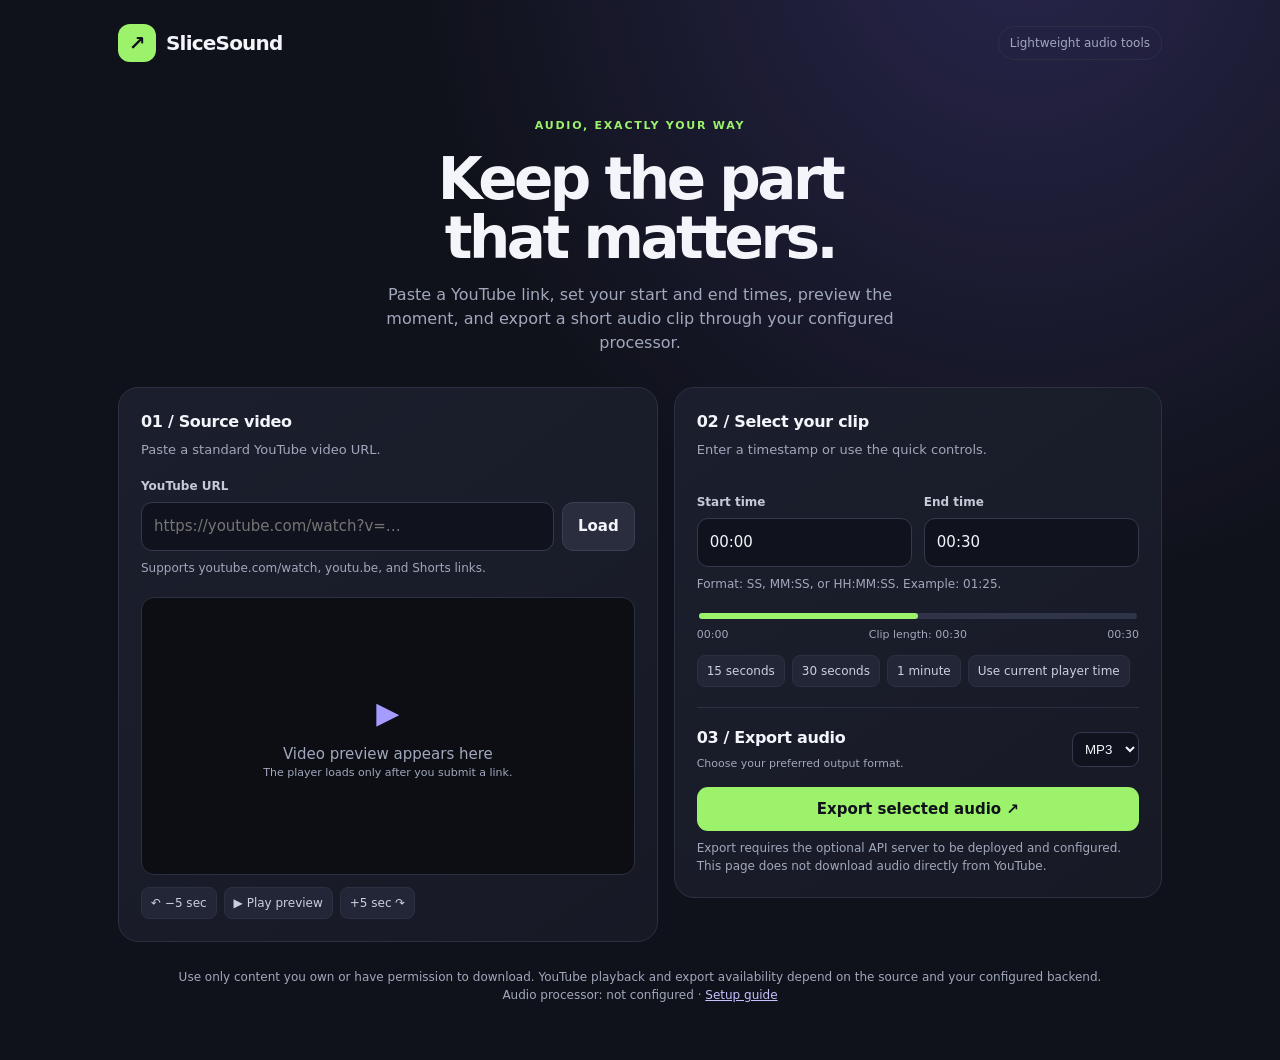
==== audio-slice/index.html @ f55f4217 "Add lightweight YouTube audio segment cutter interface" ====
<!doctype html>
<html lang="en">
<head>
<meta charset="utf-8"><meta name="viewport" content="width=device-width,initial-scale=1">
<meta name="theme-color" content="#10121b"><meta name="description" content="Choose a time range from a YouTube video and export an audio clip when connected to the optional backend.">
<title>SliceSound — Audio Clip Cutter</title>
<style>
:root{color-scheme:dark;--bg:#10121b;--panel:#191c29;--line:#2b3042;--text:#f4f5fb;--muted:#a1a8bc;--accent:#9cf26b;--purple:#a69bff}
*{box-sizing:border-box}body{margin:0;background:radial-gradient(ellipse at 80% -10%,#29264d 0,transparent 42%),var(--bg);color:var(--text);font:15px/1.5 system-ui,-apple-system,Segoe UI,sans-serif}button,input{font:inherit}button{cursor:pointer}.wrap{max-width:1080px;margin:auto;padding:24px 18px 56px}.nav{display:flex;align-items:center;justify-content:space-between;gap:14px;margin-bottom:56px}.brand{display:flex;align-items:center;gap:10px;font-weight:800;letter-spacing:-.04em;font-size:20px}.logo{display:grid;place-items:center;width:38px;height:38px;border-radius:12px;background:var(--accent);color:#10121b;font-size:20px}.pill{font-size:12px;color:var(--muted);border:1px solid var(--line);border-radius:999px;padding:7px 11px}.hero{max-width:700px;margin:0 auto 32px;text-align:center}.eyebrow{color:var(--accent);text-transform:uppercase;letter-spacing:.16em;font-weight:750;font-size:11px}.hero h1{font-size:clamp(34px,6vw,58px);letter-spacing:-.06em;line-height:1.02;margin:15px 0}.hero p{color:var(--muted);font-size:16px;margin:0 auto;max-width:560px}.layout{display:grid;grid-template-columns:1.05fr .95fr;gap:16px;align-items:start}.panel{background:linear-gradient(145deg,#1b1f2d,#171a25);border:1px solid var(--line);border-radius:20px;padding:22px;min-width:0}.panel h2{font-size:16px;margin:0 0 6px;letter-spacing:-.02em}.sub{color:var(--muted);font-size:13px;margin:0 0 18px}.field-label{display:block;font-size:12px;color:#c6cad8;margin:16px 0 7px;font-weight:700}.input-wrap{display:flex;gap:8px}.field{width:100%;min-width:0;background:#10131d;border:1px solid #34394e;border-radius:11px;padding:12px;color:var(--text);outline:none}.field:focus{border-color:var(--purple);box-shadow:0 0 0 3px #a69bff20}.btn{border:0;border-radius:11px;padding:11px 15px;font-weight:750;transition:transform .15s,opacity .15s}.btn:active{transform:scale(.98)}.primary{background:var(--accent);color:#10121b}.secondary{background:#292d3d;color:var(--text);border:1px solid #3a4054}.btn:disabled{opacity:.45;cursor:not-allowed}.wide{width:100%;margin-top:14px}.hint{font-size:12px;color:var(--muted);margin-top:8px}.status{display:none;margin-top:12px;border-radius:10px;padding:10px 12px;font-size:13px;overflow-wrap:anywhere}.status.show{display:block}.status.error{background:#4a222b;color:#ffb9c1}.status.ok{background:#203526;color:#b8ff9d}.player{width:100%;aspect-ratio:16/9;background:#0c0e14;border-radius:13px;overflow:hidden;display:grid;place-items:center;border:1px solid var(--line)}.player iframe{width:100%;height:100%;border:0}.empty{text-align:center;color:var(--muted);padding:20px}.empty .play{font-size:30px;margin-bottom:8px;color:var(--purple)}.timegrid{display:grid;grid-template-columns:1fr 1fr;gap:12px}.timefield{position:relative}.timefield .field{font-variant-numeric:tabular-nums}.range-line{height:6px;background:#303449;border-radius:99px;margin:20px 2px 8px;position:relative}.range-line:before{content:"";position:absolute;left:var(--start,0%);right:calc(100% - var(--end,100%));height:100%;background:var(--accent);border-radius:99px}.range-labels{display:flex;justify-content:space-between;color:var(--muted);font-size:11px}.quick{display:flex;gap:7px;flex-wrap:wrap;margin-top:12px}.quick button{border:1px solid var(--line);background:#222637;color:#cbd0df;border-radius:8px;padding:6px 9px;font-size:12px}.export{margin-top:20px;padding-top:18px;border-top:1px solid var(--line)}.exportrow{display:flex;justify-content:space-between;align-items:center;gap:10px}.format{background:#10131d;color:var(--text);border:1px solid #34394e;border-radius:9px;padding:8px}.foot{margin-top:26px;color:var(--muted);font-size:12px;text-align:center}.foot a{color:#c7c1ff}.mini{font-size:11px;color:var(--muted)}@media(max-width:760px){.nav{margin-bottom:38px}.layout{grid-template-columns:1fr}.panel{padding:18px}.hero p{font-size:14px}.wrap{padding-inline:14px}}@media(prefers-reduced-motion:reduce){*{transition:none!important}}
</style>
</head>
<body><main class="wrap">
<header class="nav"><div class="brand"><span class="logo">↗</span> SliceSound</div><span class="pill">Lightweight audio tools</span></header>
<section class="hero"><div class="eyebrow">Audio, exactly your way</div><h1>Keep the part<br>that matters.</h1><p>Paste a YouTube link, set your start and end times, preview the moment, and export a short audio clip through your configured processor.</p></section>
<section class="layout">
<div class="panel"><h2>01 / Source video</h2><p class="sub">Paste a standard YouTube video URL.</p>
<label class="field-label" for="url">YouTube URL</label><div class="input-wrap"><input class="field" id="url" type="url" placeholder="https://youtube.com/watch?v=…" autocomplete="url" spellcheck="false"><button id="load" class="btn secondary">Load</button></div><div class="hint">Supports youtube.com/watch, youtu.be, and Shorts links.</div><div id="urlStatus" class="status" role="status" aria-live="polite"></div>
<div style="margin-top:20px" class="player" id="player"><div class="empty"><div class="play">▶</div><div>Video preview appears here</div><div class="mini">The player loads only after you submit a link.</div></div></div>
<div class="quick"><button id="back">↶ −5 sec</button><button id="playPause">▶ Play preview</button><button id="forward">+5 sec ↷</button></div>
</div>
<div class="panel"><h2>02 / Select your clip</h2><p class="sub">Enter a timestamp or use the quick controls.</p>
<div class="timegrid"><div class="timefield"><label class="field-label" for="start">Start time</label><input class="field" id="start" value="00:00" inputmode="numeric" aria-describedby="timehelp"></div><div class="timefield"><label class="field-label" for="end">End time</label><input class="field" id="end" value="00:30" inputmode="numeric" aria-describedby="timehelp"></div></div>
<div id="timehelp" class="hint">Format: SS, MM:SS, or HH:MM:SS. Example: 01:25.</div>
<div class="range-line" id="rangeLine"></div><div class="range-labels"><span id="startLabel">00:00</span><span id="duration">Clip length: 00:30</span><span id="endLabel">00:30</span></div>
<div class="quick"><button data-preset="15">15 seconds</button><button data-preset="30">30 seconds</button><button data-preset="60">1 minute</button><button id="useCurrent">Use current player time</button></div>
<div id="timeStatus" class="status" role="status" aria-live="polite"></div>
<div class="export"><div class="exportrow"><div><h2>03 / Export audio</h2><div class="mini">Choose your preferred output format.</div></div><select class="format" id="format" aria-label="Audio format"><option value="mp3">MP3</option><option value="m4a">M4A</option><option value="wav">WAV</option></select></div><button class="btn primary wide" id="export">Export selected audio ↗</button><div class="hint">Export requires the optional API server to be deployed and configured. This page does not download audio directly from YouTube.</div><div id="exportStatus" class="status" role="status" aria-live="polite"></div></div>
</div>
</section>
<footer class="foot">Use only content you own or have permission to download. YouTube playback and export availability depend on the source and your configured backend.<br><span id="apiNote">Audio processor: not configured</span> · <a href="README.md">Setup guide</a></footer>
</main>
<script>
const $=id=>document.getElementById(id);let videoId=null,player=null,apiBase=new URLSearchParams(location.search).get('api')||localStorage.getItem('slicesound-api')||'',currentTime=0;
function parseId(raw){try{const u=new URL(raw.trim());if(!['youtube.com','www.youtube.com','m.youtube.com','music.youtube.com','youtu.be','www.youtu.be'].includes(u.hostname))return null;if(u.hostname.includes('youtu.be'))return u.pathname.split('/').filter(Boolean)[0]||null;if(u.pathname==='/watch')return u.searchParams.get('v');const m=u.pathname.match(/^\/(?:shorts|embed|live)\/([\w-]+)/);return m?m[1]:null}catch{return null}}
function secs(s){const p=s.trim().split(':').map(Number);if(!p.length||p.length>3||p.some(n=>!Number.isFinite(n)||n<0||!Number.isInteger(n)))return NaN;return p.reduce((a,n)=>a*60+n,0)}
function stamp(n){n=Math.max(0,Math.floor(n||0));const h=Math.floor(n/3600),m=Math.floor(n%3600/60),s=n%60;return h?String(h).padStart(2,'0')+':'+String(m).padStart(2,'0')+':'+String(s).padStart(2,'0'):String(m).padStart(2,'0')+':'+String(s).padStart(2,'0')}
function message(id,msg,type){const e=$(id);e.textContent=msg;e.className='status show '+type}
function sync(){const a=secs($('start').value),b=secs($('end').value);$('startLabel').textContent=Number.isFinite(a)?stamp(a):'—';$('endLabel').textContent=Number.isFinite(b)?stamp(b):'—';$('duration').textContent=Number.isFinite(a)&&Number.isFinite(b)&&b>a?'Clip length: '+stamp(b-a):'Invalid range';const total=player&&player.getDuration?player.getDuration():Math.max(b,60);$('rangeLine').style.setProperty('--start',Math.min(100,a/total*100)+'%');$('rangeLine').style.setProperty('--end',Math.min(100,b/total*100)+'%')}
function loadVideo(){const id=parseId($('url').value);if(!id||!/^[\w-]{11}$/.test(id)){message('urlStatus','Enter a valid YouTube video URL.','error');return}videoId=id;message('urlStatus','Video link validated. Loading preview…','ok');$('player').innerHTML='<iframe id="ytframe" title="YouTube video preview" src="https://www.youtube-nocookie.com/embed/'+id+'?enablejsapi=1&origin='+encodeURIComponent(location.origin)+'&playsinline=1" allow="accelerometer; autoplay; encrypted-media; picture-in-picture" referrerpolicy="strict-origin-when-cross-origin" allowfullscreen></iframe>';player=null;loadYTAPI()}
function loadYTAPI(){if(window.YT&&YT.Player){makePlayer();return}if(!document.getElementById('ytapi')){const s=document.createElement('script');s.id='ytapi';s.src='https://www.youtube.com/iframe_api';document.head.appendChild(s)}window.onYouTubeIframeAPIReady=makePlayer}
function makePlayer(){if(!videoId||!window.YT)return;try{player=new YT.Player('ytframe',{events:{onReady:()=>{sync()},onStateChange:e=>{$('playPause').textContent=e.data===1?'Ⅱ Pause preview':'▶ Play preview'}}})}catch{}}
function validRange(){const a=secs($('start').value),b=secs($('end').value);if(!Number.isFinite(a)||!Number.isFinite(b)||a<0||b<=a){message('timeStatus','Check the timestamps: end time must be greater than start time.','error');return null}if(b-a>3600){message('timeStatus','For reliability, keep each clip at or under 60 minutes.','error');return null}return {start:a,end:b}}
$('load').addEventListener('click',loadVideo);$('url').addEventListener('keydown',e=>{if(e.key==='Enter')loadVideo()});$('start').addEventListener('input',sync);$('end').addEventListener('input',sync);
$('playPause').onclick=()=>{if(!player||!player.playVideo)return;try{if(player.getPlayerState()===1)player.pauseVideo();else{const r=validRange();if(r)player.seekTo(r.start,true);player.playVideo()}}catch{}};
$('back').onclick=()=>{if(player&&player.seekTo)player.seekTo(Math.max(0,player.getCurrentTime()-5),true)};$('forward').onclick=()=>{if(player&&player.seekTo)player.seekTo(player.getCurrentTime()+5,true)};
$('useCurrent').onclick=()=>{if(!player||!player.getCurrentTime){message('timeStatus','Load a video first.','error');return}const t=Math.floor(player.getCurrentTime());$('start').value=stamp(t);$('end').value=stamp(t+30);sync()};
document.querySelectorAll('[data-preset]').forEach(b=>b.onclick=()=>{const a=secs($('start').value);if(!Number.isFinite(a)){message('timeStatus','Enter a valid start time first.','error');return}$('end').value=stamp(a+Number(b.dataset.preset));sync()});
$('export').onclick=async()=>{const r=validRange();if(!r)return;if(!videoId){message('exportStatus','Load and validate a YouTube video first.','error');return}if(!apiBase){message('exportStatus','Audio processor is not configured. Deploy the API service, then open this page with ?api=https://your-api.example or set the API URL in browser storage. See README.md.','error');return}const btn=$('export');btn.disabled=true;btn.textContent='Preparing clip…';message('exportStatus','Sending clip request to the configured processor…','ok');try{const res=await fetch(apiBase.replace(/\/$/,'')+'/api/clip',{method:'POST',headers:{'Content-Type':'application/json'},body:JSON.stringify({url:$('url').value.trim(),start:r.start,end:r.end,format:$('format').value})});if(!res.ok){let d={};try{d=await res.json()}catch{}throw new Error(d.error||'Processor returned HTTP '+res.status)}const blob=await res.blob(),a=document.createElement('a'),obj=URL.createObjectURL(blob);a.href=obj;a.download='slicesound-'+stamp(r.start).replaceAll(':','-')+'-'+stamp(r.end).replaceAll(':','-')+'.'+$('format').value;document.body.appendChild(a);a.click();a.remove();URL.revokeObjectURL(obj);message('exportStatus','Your audio clip is ready.','ok')}catch(e){message('exportStatus','Export failed: '+e.message,'error')}finally{btn.disabled=false;btn.textContent='Export selected audio ↗'}};
if(apiBase){$('apiNote').textContent='Audio processor: configured';}sync();
</script></body></html>
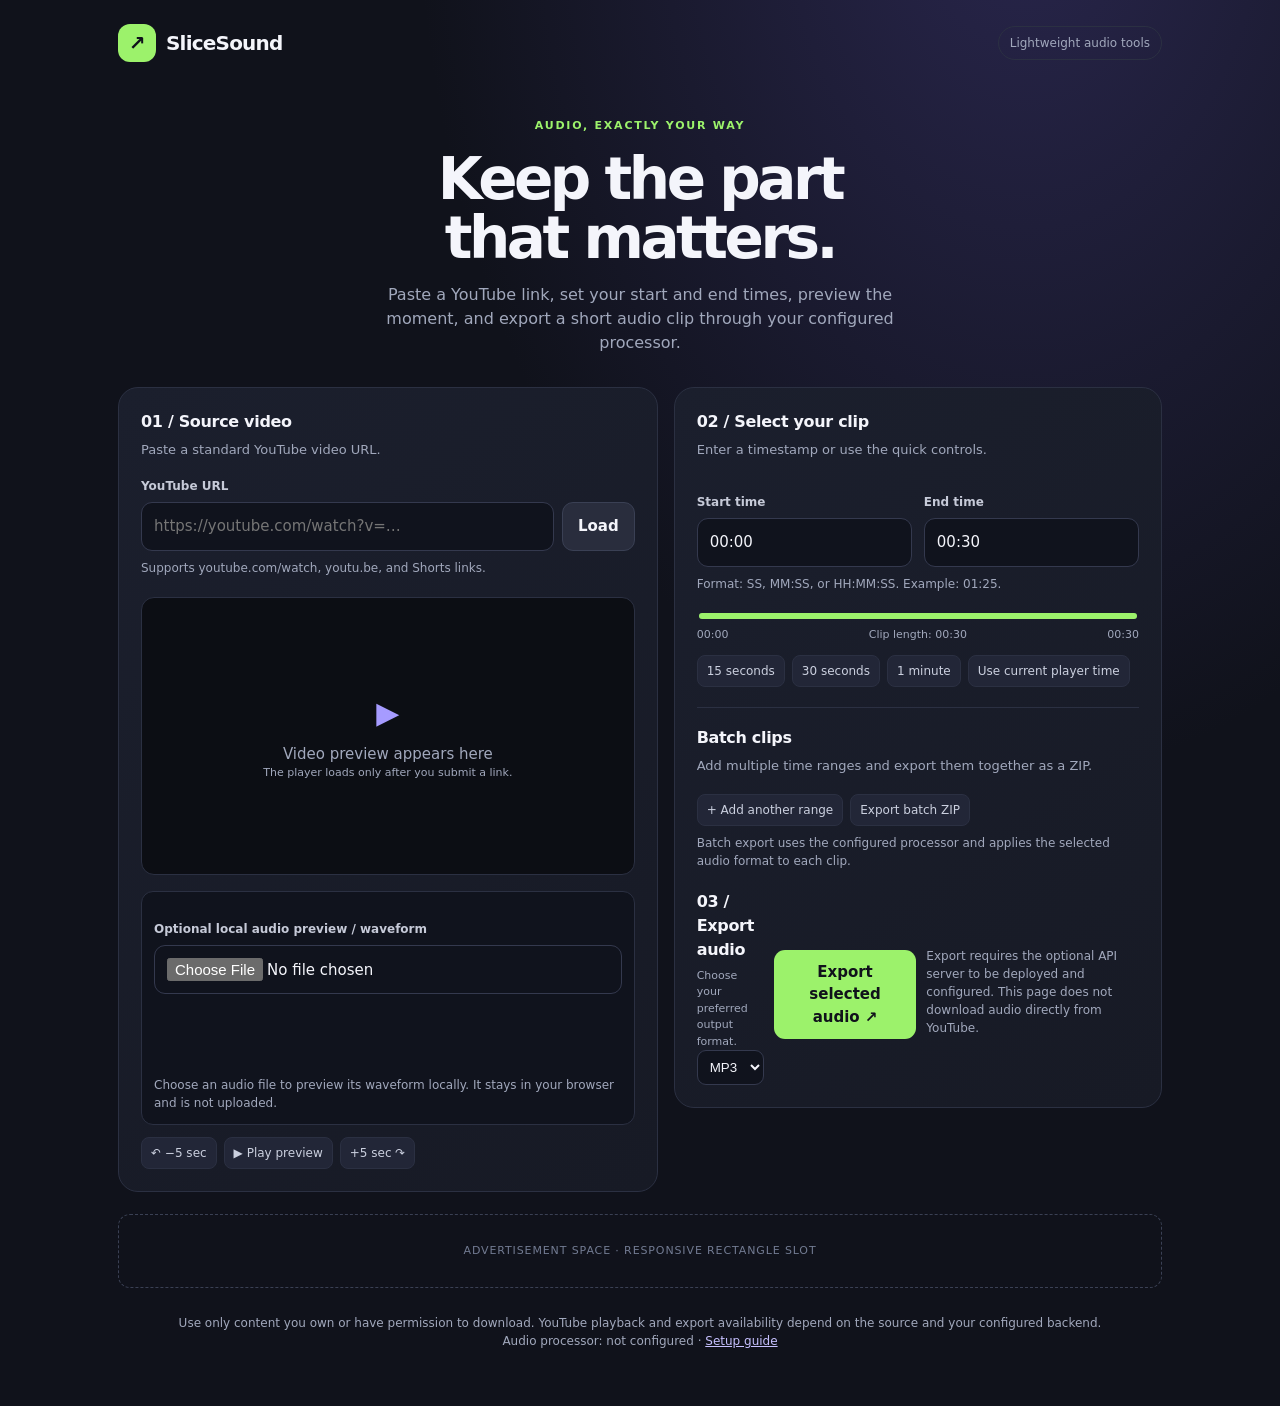
==== commit f18b12be: "Add ad slots, local waveform preview, and batch clip controls" ====
--- a/audio-slice/index.html
+++ b/audio-slice/index.html
@@ -6,7 +6,7 @@
 <title>SliceSound — Audio Clip Cutter</title>
 <style>
 :root{color-scheme:dark;--bg:#10121b;--panel:#191c29;--line:#2b3042;--text:#f4f5fb;--muted:#a1a8bc;--accent:#9cf26b;--purple:#a69bff}
-*{box-sizing:border-box}body{margin:0;background:radial-gradient(ellipse at 80% -10%,#29264d 0,transparent 42%),var(--bg);color:var(--text);font:15px/1.5 system-ui,-apple-system,Segoe UI,sans-serif}button,input{font:inherit}button{cursor:pointer}.wrap{max-width:1080px;margin:auto;padding:24px 18px 56px}.nav{display:flex;align-items:center;justify-content:space-between;gap:14px;margin-bottom:56px}.brand{display:flex;align-items:center;gap:10px;font-weight:800;letter-spacing:-.04em;font-size:20px}.logo{display:grid;place-items:center;width:38px;height:38px;border-radius:12px;background:var(--accent);color:#10121b;font-size:20px}.pill{font-size:12px;color:var(--muted);border:1px solid var(--line);border-radius:999px;padding:7px 11px}.hero{max-width:700px;margin:0 auto 32px;text-align:center}.eyebrow{color:var(--accent);text-transform:uppercase;letter-spacing:.16em;font-weight:750;font-size:11px}.hero h1{font-size:clamp(34px,6vw,58px);letter-spacing:-.06em;line-height:1.02;margin:15px 0}.hero p{color:var(--muted);font-size:16px;margin:0 auto;max-width:560px}.layout{display:grid;grid-template-columns:1.05fr .95fr;gap:16px;align-items:start}.panel{background:linear-gradient(145deg,#1b1f2d,#171a25);border:1px solid var(--line);border-radius:20px;padding:22px;min-width:0}.panel h2{font-size:16px;margin:0 0 6px;letter-spacing:-.02em}.sub{color:var(--muted);font-size:13px;margin:0 0 18px}.field-label{display:block;font-size:12px;color:#c6cad8;margin:16px 0 7px;font-weight:700}.input-wrap{display:flex;gap:8px}.field{width:100%;min-width:0;background:#10131d;border:1px solid #34394e;border-radius:11px;padding:12px;color:var(--text);outline:none}.field:focus{border-color:var(--purple);box-shadow:0 0 0 3px #a69bff20}.btn{border:0;border-radius:11px;padding:11px 15px;font-weight:750;transition:transform .15s,opacity .15s}.btn:active{transform:scale(.98)}.primary{background:var(--accent);color:#10121b}.secondary{background:#292d3d;color:var(--text);border:1px solid #3a4054}.btn:disabled{opacity:.45;cursor:not-allowed}.wide{width:100%;margin-top:14px}.hint{font-size:12px;color:var(--muted);margin-top:8px}.status{display:none;margin-top:12px;border-radius:10px;padding:10px 12px;font-size:13px;overflow-wrap:anywhere}.status.show{display:block}.status.error{background:#4a222b;color:#ffb9c1}.status.ok{background:#203526;color:#b8ff9d}.player{width:100%;aspect-ratio:16/9;background:#0c0e14;border-radius:13px;overflow:hidden;display:grid;place-items:center;border:1px solid var(--line)}.player iframe{width:100%;height:100%;border:0}.empty{text-align:center;color:var(--muted);padding:20px}.empty .play{font-size:30px;margin-bottom:8px;color:var(--purple)}.timegrid{display:grid;grid-template-columns:1fr 1fr;gap:12px}.timefield{position:relative}.timefield .field{font-variant-numeric:tabular-nums}.range-line{height:6px;background:#303449;border-radius:99px;margin:20px 2px 8px;position:relative}.range-line:before{content:"";position:absolute;left:var(--start,0%);right:calc(100% - var(--end,100%));height:100%;background:var(--accent);border-radius:99px}.range-labels{display:flex;justify-content:space-between;color:var(--muted);font-size:11px}.quick{display:flex;gap:7px;flex-wrap:wrap;margin-top:12px}.quick button{border:1px solid var(--line);background:#222637;color:#cbd0df;border-radius:8px;padding:6px 9px;font-size:12px}.export{margin-top:20px;padding-top:18px;border-top:1px solid var(--line)}.exportrow{display:flex;justify-content:space-between;align-items:center;gap:10px}.format{background:#10131d;color:var(--text);border:1px solid #34394e;border-radius:9px;padding:8px}.foot{margin-top:26px;color:var(--muted);font-size:12px;text-align:center}.foot a{color:#c7c1ff}.mini{font-size:11px;color:var(--muted)}@media(max-width:760px){.nav{margin-bottom:38px}.layout{grid-template-columns:1fr}.panel{padding:18px}.hero p{font-size:14px}.wrap{padding-inline:14px}}@media(prefers-reduced-motion:reduce){*{transition:none!important}}
+*{box-sizing:border-box}body{margin:0;background:radial-gradient(ellipse at 80% -10%,#29264d 0,transparent 42%),var(--bg);color:var(--text);font:15px/1.5 system-ui,-apple-system,Segoe UI,sans-serif}button,input{font:inherit}button{cursor:pointer}.wrap{max-width:1080px;margin:auto;padding:24px 18px 56px}.nav{display:flex;align-items:center;justify-content:space-between;gap:14px;margin-bottom:56px}.brand{display:flex;align-items:center;gap:10px;font-weight:800;letter-spacing:-.04em;font-size:20px}.logo{display:grid;place-items:center;width:38px;height:38px;border-radius:12px;background:var(--accent);color:#10121b;font-size:20px}.pill{font-size:12px;color:var(--muted);border:1px solid var(--line);border-radius:999px;padding:7px 11px}.hero{max-width:700px;margin:0 auto 32px;text-align:center}.eyebrow{color:var(--accent);text-transform:uppercase;letter-spacing:.16em;font-weight:750;font-size:11px}.hero h1{font-size:clamp(34px,6vw,58px);letter-spacing:-.06em;line-height:1.02;margin:15px 0}.hero p{color:var(--muted);font-size:16px;margin:0 auto;max-width:560px}.layout{display:grid;grid-template-columns:1.05fr .95fr;gap:16px;align-items:start}.panel{background:linear-gradient(145deg,#1b1f2d,#171a25);border:1px solid var(--line);border-radius:20px;padding:22px;min-width:0}.panel h2{font-size:16px;margin:0 0 6px;letter-spacing:-.02em}.sub{color:var(--muted);font-size:13px;margin:0 0 18px}.field-label{display:block;font-size:12px;color:#c6cad8;margin:16px 0 7px;font-weight:700}.input-wrap{display:flex;gap:8px}.field{width:100%;min-width:0;background:#10131d;border:1px solid #34394e;border-radius:11px;padding:12px;color:var(--text);outline:none}.field:focus{border-color:var(--purple);box-shadow:0 0 0 3px #a69bff20}.btn{border:0;border-radius:11px;padding:11px 15px;font-weight:750;transition:transform .15s,opacity .15s}.btn:active{transform:scale(.98)}.primary{background:var(--accent);color:#10121b}.secondary{background:#292d3d;color:var(--text);border:1px solid #3a4054}.btn:disabled{opacity:.45;cursor:not-allowed}.wide{width:100%;margin-top:14px}.hint{font-size:12px;color:var(--muted);margin-top:8px}.status{display:none;margin-top:12px;border-radius:10px;padding:10px 12px;font-size:13px;overflow-wrap:anywhere}.status.show{display:block}.status.error{background:#4a222b;color:#ffb9c1}.status.ok{background:#203526;color:#b8ff9d}.player{width:100%;aspect-ratio:16/9;background:#0c0e14;border-radius:13px;overflow:hidden;display:grid;place-items:center;border:1px solid var(--line)}.player iframe{width:100%;height:100%;border:0}.empty{text-align:center;color:var(--muted);padding:20px}.empty .play{font-size:30px;margin-bottom:8px;color:var(--purple)}.timegrid{display:grid;grid-template-columns:1fr 1fr;gap:12px}.timefield{position:relative}.timefield .field{font-variant-numeric:tabular-nums}.range-line{height:6px;background:#303449;border-radius:99px;margin:20px 2px 8px;position:relative}.range-line:before{content:"";position:absolute;left:var(--start,0%);right:calc(100% - var(--end,100%));height:100%;background:var(--accent);border-radius:99px}.range-labels{display:flex;justify-content:space-between;color:var(--muted);font-size:11px}.quick{display:flex;gap:7px;flex-wrap:wrap;margin-top:12px}.quick button{border:1px solid var(--line);background:#222637;color:#cbd0df;border-radius:8px;padding:6px 9px;font-size:12px}.export{margin-top:20px;padding-top:18px;border-top:1px solid var(--line)}.exportrow{display:flex;justify-content:space-between;align-items:center;gap:10px}.format{background:#10131d;color:var(--text);border:1px solid #34394e;border-radius:9px;padding:8px}.ad-slot{min-height:74px;border:1px dashed #3a4054;border-radius:12px;margin:22px 0;padding:12px;text-align:center;color:#727b92;font-size:11px;display:flex;align-items:center;justify-content:center;letter-spacing:.08em}.ad-slot span{display:block}.wavebox{margin-top:16px;border:1px solid var(--line);border-radius:12px;padding:12px;background:#10131d}.wavebox canvas{width:100%;height:74px;display:block;cursor:crosshair}.wave-actions{display:flex;gap:8px;align-items:center;flex-wrap:wrap}.batch-item{display:grid;grid-template-columns:1fr 1fr auto;gap:7px;align-items:end;margin-top:9px}.batch-item label{font-size:11px;color:var(--muted)}.batch-item input{margin-top:4px}.foot{margin-top:26px;color:var(--muted);font-size:12px;text-align:center}.foot a{color:#c7c1ff}.mini{font-size:11px;color:var(--muted)}@media(max-width:760px){.nav{margin-bottom:38px}.layout{grid-template-columns:1fr}.panel{padding:18px}.hero p{font-size:14px}.wrap{padding-inline:14px}}@media(prefers-reduced-motion:reduce){*{transition:none!important}}
 </style>
 </head>
 <body><main class="wrap">
@@ -16,7 +16,7 @@
 <div class="panel"><h2>01 / Source video</h2><p class="sub">Paste a standard YouTube video URL.</p>
 <label class="field-label" for="url">YouTube URL</label><div class="input-wrap"><input class="field" id="url" type="url" placeholder="https://youtube.com/watch?v=…" autocomplete="url" spellcheck="false"><button id="load" class="btn secondary">Load</button></div><div class="hint">Supports youtube.com/watch, youtu.be, and Shorts links.</div><div id="urlStatus" class="status" role="status" aria-live="polite"></div>
 <div style="margin-top:20px" class="player" id="player"><div class="empty"><div class="play">▶</div><div>Video preview appears here</div><div class="mini">The player loads only after you submit a link.</div></div></div>
-<div class="quick"><button id="back">↶ −5 sec</button><button id="playPause">▶ Play preview</button><button id="forward">+5 sec ↷</button></div>
+<div class="wavebox"><label class="field-label" for="localAudio">Optional local audio preview / waveform</label><input class="field" id="localAudio" type="file" accept="audio/*"><canvas id="waveform" width="700" height="100" aria-label="Audio waveform preview"></canvas><audio id="audioPreview" controls style="width:100%;margin-top:8px;display:none"></audio><div class="hint">Choose an audio file to preview its waveform locally. It stays in your browser and is not uploaded.</div></div><div class="quick"><button id="back">↶ −5 sec</button><button id="playPause">▶ Play preview</button><button id="forward">+5 sec ↷</button></div>
 </div>
 <div class="panel"><h2>02 / Select your clip</h2><p class="sub">Enter a timestamp or use the quick controls.</p>
 <div class="timegrid"><div class="timefield"><label class="field-label" for="start">Start time</label><input class="field" id="start" value="00:00" inputmode="numeric" aria-describedby="timehelp"></div><div class="timefield"><label class="field-label" for="end">End time</label><input class="field" id="end" value="00:30" inputmode="numeric" aria-describedby="timehelp"></div></div>
@@ -24,13 +24,13 @@
 <div class="range-line" id="rangeLine"></div><div class="range-labels"><span id="startLabel">00:00</span><span id="duration">Clip length: 00:30</span><span id="endLabel">00:30</span></div>
 <div class="quick"><button data-preset="15">15 seconds</button><button data-preset="30">30 seconds</button><button data-preset="60">1 minute</button><button id="useCurrent">Use current player time</button></div>
 <div id="timeStatus" class="status" role="status" aria-live="polite"></div>
-<div class="export"><div class="exportrow"><div><h2>03 / Export audio</h2><div class="mini">Choose your preferred output format.</div></div><select class="format" id="format" aria-label="Audio format"><option value="mp3">MP3</option><option value="m4a">M4A</option><option value="wav">WAV</option></select></div><button class="btn primary wide" id="export">Export selected audio ↗</button><div class="hint">Export requires the optional API server to be deployed and configured. This page does not download audio directly from YouTube.</div><div id="exportStatus" class="status" role="status" aria-live="polite"></div></div>
+<div class="export"><h2 style="margin-bottom:6px">Batch clips</h2><p class="sub">Add multiple time ranges and export them together as a ZIP.</p><div id="batchList"></div><div class="quick"><button id="addRange">+ Add another range</button><button id="batchExport">Export batch ZIP</button></div><div class="hint">Batch export uses the configured processor and applies the selected audio format to each clip.</div><div id="batchStatus" class="status" role="status" aria-live="polite"></div><div class="exportrow" style="margin-top:20px"><div><div><h2>03 / Export audio</h2><div class="mini">Choose your preferred output format.</div></div><select class="format" id="format" aria-label="Audio format"><option value="mp3">MP3</option><option value="m4a">M4A</option><option value="wav">WAV</option></select></div><button class="btn primary wide" id="export">Export selected audio ↗</button><div class="hint">Export requires the optional API server to be deployed and configured. This page does not download audio directly from YouTube.</div><div id="exportStatus" class="status" role="status" aria-live="polite"></div></div>
 </div>
 </section>
-<footer class="foot">Use only content you own or have permission to download. YouTube playback and export availability depend on the source and your configured backend.<br><span id="apiNote">Audio processor: not configured</span> · <a href="README.md">Setup guide</a></footer>
+<div class="ad-slot" aria-label="Advertisement space"><span>ADVERTISEMENT SPACE · RESPONSIVE RECTANGLE SLOT</span></div><footer class="foot">Use only content you own or have permission to download. YouTube playback and export availability depend on the source and your configured backend.<br><span id="apiNote">Audio processor: not configured</span> · <a href="README.md">Setup guide</a></footer>
 </main>
 <script>
-const $=id=>document.getElementById(id);let videoId=null,player=null,apiBase=new URLSearchParams(location.search).get('api')||localStorage.getItem('slicesound-api')||'',currentTime=0;
+const $=id=>document.getElementById(id);let videoId=null,player=null,localAudioUrl=null,apiBase=new URLSearchParams(location.search).get('api')||localStorage.getItem('slicesound-api')||'',currentTime=0;
 function parseId(raw){try{const u=new URL(raw.trim());if(!['youtube.com','www.youtube.com','m.youtube.com','music.youtube.com','youtu.be','www.youtu.be'].includes(u.hostname))return null;if(u.hostname.includes('youtu.be'))return u.pathname.split('/').filter(Boolean)[0]||null;if(u.pathname==='/watch')return u.searchParams.get('v');const m=u.pathname.match(/^\/(?:shorts|embed|live)\/([\w-]+)/);return m?m[1]:null}catch{return null}}
 function secs(s){const p=s.trim().split(':').map(Number);if(!p.length||p.length>3||p.some(n=>!Number.isFinite(n)||n<0||!Number.isInteger(n)))return NaN;return p.reduce((a,n)=>a*60+n,0)}
 function stamp(n){n=Math.max(0,Math.floor(n||0));const h=Math.floor(n/3600),m=Math.floor(n%3600/60),s=n%60;return h?String(h).padStart(2,'0')+':'+String(m).padStart(2,'0')+':'+String(s).padStart(2,'0'):String(m).padStart(2,'0')+':'+String(s).padStart(2,'0')}
@@ -45,6 +45,11 @@
 $('back').onclick=()=>{if(player&&player.seekTo)player.seekTo(Math.max(0,player.getCurrentTime()-5),true)};$('forward').onclick=()=>{if(player&&player.seekTo)player.seekTo(player.getCurrentTime()+5,true)};
 $('useCurrent').onclick=()=>{if(!player||!player.getCurrentTime){message('timeStatus','Load a video first.','error');return}const t=Math.floor(player.getCurrentTime());$('start').value=stamp(t);$('end').value=stamp(t+30);sync()};
 document.querySelectorAll('[data-preset]').forEach(b=>b.onclick=()=>{const a=secs($('start').value);if(!Number.isFinite(a)){message('timeStatus','Enter a valid start time first.','error');return}$('end').value=stamp(a+Number(b.dataset.preset));sync()});
+function addBatchRow(start='00:00',end='00:30'){if($('batchList').children.length>=10){message('batchStatus','Maximum 10 ranges per batch.','error');return}const row=document.createElement('div');row.className='batch-item';row.innerHTML='<div><label>Start<input class="field batch-start" value="'+start+'"></label></div><div><label>End<input class="field batch-end" value="'+end+'"></label></div><button type="button" class="btn secondary batch-remove" aria-label="Remove range">×</button>';$('batchList').appendChild(row);row.querySelector('.batch-remove').onclick=()=>row.remove()}
+addBatchRow();$('addRange').onclick=()=>addBatchRow($('end').value,stamp((secs($('end').value)||0)+30));
+$('localAudio').addEventListener('change',async e=>{const file=e.target.files&&e.target.files[0];if(!file)return;if(localAudioUrl)URL.revokeObjectURL(localAudioUrl);localAudioUrl=URL.createObjectURL(file);$('audioPreview').src=localAudioUrl;$('audioPreview').style.display='block';const canvas=$('waveform'),ctx=canvas.getContext('2d');ctx.clearRect(0,0,canvas.width,canvas.height);try{const buffer=await file.arrayBuffer(),AC=window.AudioContext||window.webkitAudioContext,ac=new AC(),data=await ac.decodeAudioData(buffer),channel=data.getChannelData(0),step=Math.max(1,Math.floor(channel.length/canvas.width));ctx.fillStyle='#9cf26b';for(let x=0;x<canvas.width;x++){let peak=0;for(let j=x*step;j<Math.min(channel.length,(x+1)*step);j++)peak=Math.max(peak,Math.abs(channel[j]));const h=Math.max(1,peak*canvas.height*.9);ctx.fillRect(x,(canvas.height-h)/2,1,h)}ac.close()}catch{ctx.fillStyle='#a1a8bc';ctx.font='13px system-ui';ctx.fillText('Waveform unavailable for this file format',12,canvas.height/2)}});
+$('waveform').addEventListener('click',e=>{const audio=$('audioPreview');if(!audio.src||!audio.duration)return;const rect=e.currentTarget.getBoundingClientRect();audio.currentTime=Math.max(0,Math.min(audio.duration,(e.clientX-rect.left)/rect.width*audio.duration))});
+$('batchExport').onclick=async()=>{if(!videoId){message('batchStatus','Load a YouTube video first.','error');return}if(!apiBase){message('batchStatus','Audio processor is not configured. Deploy the API service first.','error');return}const ranges=[...document.querySelectorAll('.batch-item')].map(row=>({start:secs(row.querySelector('.batch-start').value),end:secs(row.querySelector('.batch-end').value)}));if(!ranges.length||ranges.some(r=>!Number.isFinite(r.start)||!Number.isFinite(r.end)||r.start<0||r.end<=r.start||r.end-r.start>3600)){message('batchStatus','Check every range. Each end must be after its start, and clips must be no longer than 60 minutes.','error');return}const btn=$('batchExport');btn.disabled=true;btn.textContent='Preparing ZIP…';try{const res=await fetch(apiBase.replace(/\\/$/,'')+'/api/batch',{method:'POST',headers:{'Content-Type':'application/json'},body:JSON.stringify({url:$('url').value.trim(),ranges,format:$('format').value})});if(!res.ok){let d={};try{d=await res.json()}catch{}throw new Error(d.error||'Processor returned HTTP '+res.status)}const blob=await res.blob(),obj=URL.createObjectURL(blob),a=document.createElement('a');a.href=obj;a.download='slicesound-batch.zip';a.click();URL.revokeObjectURL(obj);message('batchStatus','Batch ZIP ready for download.','ok')}catch(e){message('batchStatus','Batch export failed: '+e.message,'error')}finally{btn.disabled=false;btn.textContent='Export batch ZIP'}};
 $('export').onclick=async()=>{const r=validRange();if(!r)return;if(!videoId){message('exportStatus','Load and validate a YouTube video first.','error');return}if(!apiBase){message('exportStatus','Audio processor is not configured. Deploy the API service, then open this page with ?api=https://your-api.example or set the API URL in browser storage. See README.md.','error');return}const btn=$('export');btn.disabled=true;btn.textContent='Preparing clip…';message('exportStatus','Sending clip request to the configured processor…','ok');try{const res=await fetch(apiBase.replace(/\/$/,'')+'/api/clip',{method:'POST',headers:{'Content-Type':'application/json'},body:JSON.stringify({url:$('url').value.trim(),start:r.start,end:r.end,format:$('format').value})});if(!res.ok){let d={};try{d=await res.json()}catch{}throw new Error(d.error||'Processor returned HTTP '+res.status)}const blob=await res.blob(),a=document.createElement('a'),obj=URL.createObjectURL(blob);a.href=obj;a.download='slicesound-'+stamp(r.start).replaceAll(':','-')+'-'+stamp(r.end).replaceAll(':','-')+'.'+$('format').value;document.body.appendChild(a);a.click();a.remove();URL.revokeObjectURL(obj);message('exportStatus','Your audio clip is ready.','ok')}catch(e){message('exportStatus','Export failed: '+e.message,'error')}finally{btn.disabled=false;btn.textContent='Export selected audio ↗'}};
 if(apiBase){$('apiNote').textContent='Audio processor: configured';}sync();
 </script></body></html>
